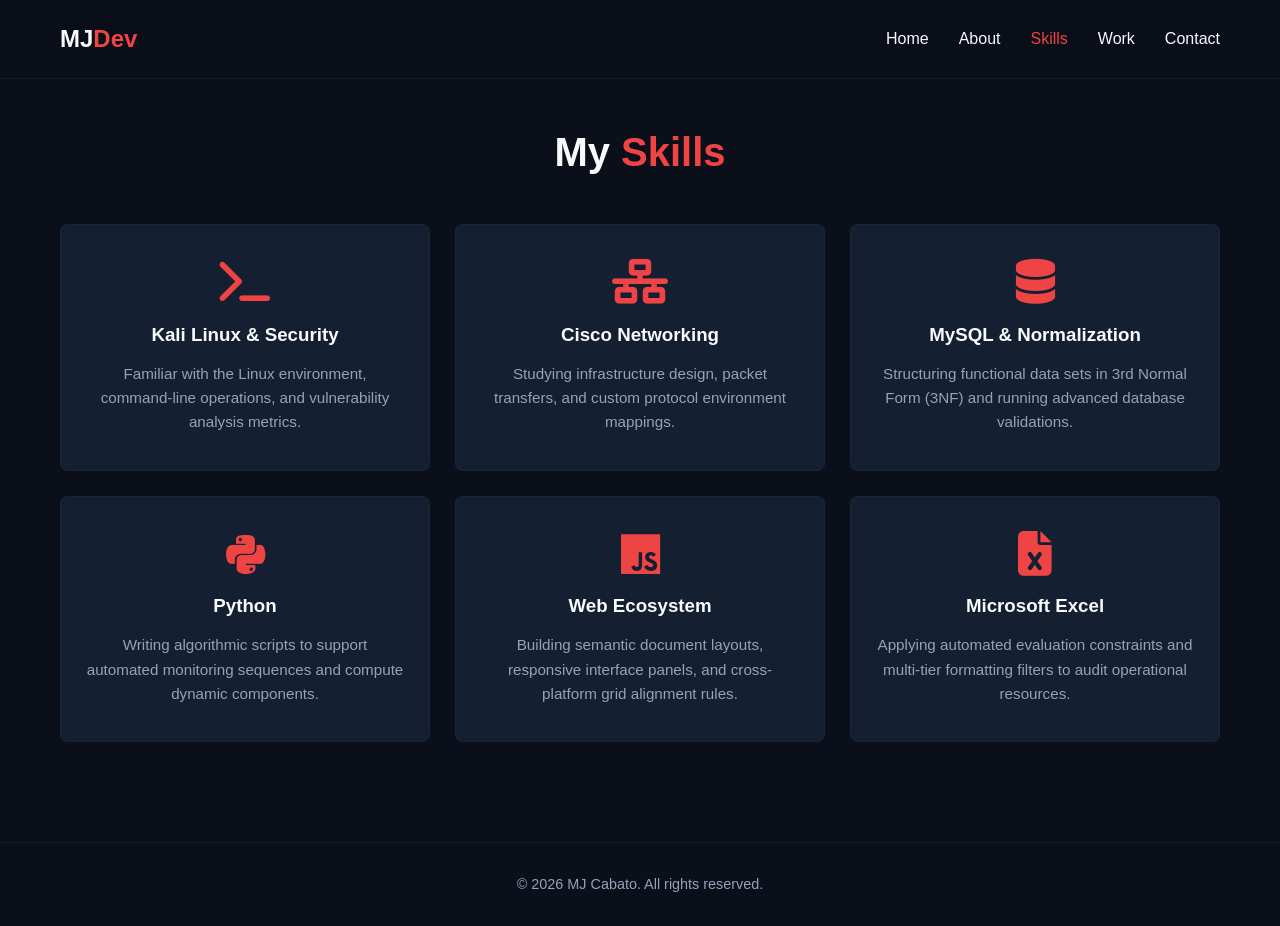
==== Portfolio/skills.html @ 56798eb5 "done portfolio assessment" ====
<!DOCTYPE html>
<html lang="en">
<head>
    <meta charset="UTF-8">
    <meta name="viewport" content="width=device-width, initial-scale=1.0">
    <title>My Skills | MJ Cabato</title>
    <link rel="stylesheet" href="https://cdnjs.cloudflare.com/ajax/libs/font-awesome/6.4.0/css/all.min.css">
    <link rel="stylesheet" href="style.css">
</head>
<body>

    <header>
        <nav class="navbar">
            <div class="logo">MJ<span>Dev</span></div>
            <ul class="nav-links">
                <li><a href="index.html">Home</a></li>
                <li><a href="about.html">About</a></li>
                <li><a href="skills.html" class="active">Skills</a></li>
                <li><a href="work.html">Work</a></li>
                <li><a href="contact.html">Contact</a></li>
            </ul>
        </nav>
    </header>

    <section class="page-container">
        <h2 class="section-title">My <span>Skills</span></h2>
        <div class="skills-grid">
            <div class="skill-card"><i class="fas fa-terminal skill-icon"></i><h3>Kali Linux & Security</h3><p>Familiar with the Linux environment, command-line operations, and vulnerability analysis metrics.</p></div>
            <div class="skill-card"><i class="fas fa-network-wired skill-icon"></i><h3>Cisco Networking</h3><p>Studying infrastructure design, packet transfers, and custom protocol environment mappings.</p></div>
            <div class="skill-card"><i class="fas fa-database skill-icon"></i><h3>MySQL & Normalization</h3><p>Structuring functional data sets in 3rd Normal Form (3NF) and running advanced database validations.</p></div>
            <div class="skill-card"><i class="fab fa-python skill-icon"></i><h3>Python</h3><p>Writing algorithmic scripts to support automated monitoring sequences and compute dynamic components.</p></div>
            <div class="skill-card"><i class="fab fa-js skill-icon"></i><h3>Web Ecosystem</h3><p>Building semantic document layouts, responsive interface panels, and cross-platform grid alignment rules.</p></div>
            <div class="skill-card"><i class="fas fa-file-excel skill-icon"></i><h3>Microsoft Excel</h3><p>Applying automated evaluation constraints and multi-tier formatting filters to audit operational resources.</p></div>
        </div>
    </section>

    <footer>
        <p>&copy; 2026 MJ Cabato. All rights reserved.</p>
    </footer>

</body>
</html>
---- Portfolio/style.css ----
* {
    margin: 0;
    padding: 0;
    box-sizing: border-box;
    font-family: 'Segoe UI', Tahoma, sans-serif;
    scroll-behavior: smooth;
}

:root {
    --bg-color: #0b0f19;
    --card-bg: #151f32;
    --primary-color: #ef4444;
    --text-main: #f8fafc;
    --text-muted: #94a3b8;
    --transition: all 0.3s ease;
}

body {
    background-color: var(--bg-color);
    color: var(--text-main);
    line-height: 1.6;
}

/* --- Shared Layout Containers --- */
.page-container {
    max-width: 1200px;
    margin: 0 auto;
    padding: 120px 20px 60px 20px;
}

span {
    color: var(--primary-color);
}

.section-title {
    text-align: center;
    font-size: 2.5rem;
    margin-bottom: 40px;
}

/* --- Navigation Module --- */
header {
    position: fixed;
    top: 0;
    width: 100%;
    background: rgba(11, 15, 25, 0.9);
    backdrop-filter: blur(10px);
    z-index: 1000;
    border-bottom: 1px solid rgba(255, 255, 255, 0.05);
}

.navbar {
    display: flex;
    justify-content: space-between;
    align-items: center;
    max-width: 1200px;
    margin: 0 auto;
    padding: 20px;
}

.logo {
    font-size: 1.5rem;
    font-weight: 700;
}

.nav-links {
    display: flex;
    list-style: none;
    gap: 30px;
}

.nav-links a {
    color: var(--text-main);
    text-decoration: none;
    font-weight: 500;
    transition: var(--transition);
}

.nav-links a:hover, 
.nav-links a.active {
    color: var(--primary-color);
}

/* --- Hero Layout --- */
.hero-section {
    height: 100vh;
    display: flex;
    align-items: center;
    justify-content: center;
    text-align: center;
    padding: 0 20px;
    background: radial-gradient(circle at center, #151f32 0%, #0b0f19 100%);
}

.hero-content h3 {
    font-size: 1.3rem;
    color: var(--primary-color);
    margin-bottom: 10px;
}

.hero-content h1 {
    font-size: 3.8rem;
    margin-bottom: 20px;
}

.hero-content p {
    max-width: 650px;
    margin: 0 auto 40px;
    color: var(--text-muted);
}

/* --- Buttons --- */
.btn {
    display: inline-block;
    padding: 12px 30px;
    border-radius: 6px;
    text-decoration: none;
    font-weight: 600;
    transition: var(--transition);
}

.primary-btn {
    background-color: var(--primary-color);
    color: #0b0f19;
    border: 2px solid var(--primary-color);
    margin-right: 15px;
}

.primary-btn:hover {
    background-color: transparent;
    color: var(--primary-color);
}

.secondary-btn {
    background-color: transparent;
    color: var(--text-main);
    border: 2px solid var(--text-muted);
}

.secondary-btn:hover {
    border-color: var(--primary-color);
    color: var(--primary-color);
}

/* --- About View --- */
.about-layout {
    display: flex;
    align-items: flex-start;
    justify-content: center;
    gap: 40px;
    max-width: 900px;
    margin: 40px auto 0 auto;
}

.about-img-container {
    width: 160px;
    height: 160px;
    flex-shrink: 0;
    border-radius: 50%;
    overflow: hidden;
    box-shadow: 0 4px 15px rgba(0,0,0,0.4);
}

.about-profile-img {
    width: 100%;
    height: 100%;
    object-fit: cover;
}

.about-text {
    flex: 1;
    color: #ffffff;
}

.about-text p {
    margin-bottom: 20px;
}

/* --- Framework Grids --- */
.skills-grid, 
.projects-grid {
    display: grid;
    gap: 25px;
    margin-top: 20px;
}

.skills-grid {
    grid-template-columns: repeat(auto-fit, minmax(280px, 1fr));
}

.projects-grid {
    grid-template-columns: repeat(auto-fit, minmax(320px, 1fr));
}

/* --- Cards Template --- */
.skill-card, 
.project-card {
    background-color: var(--card-bg);
    border-radius: 8px;
    border: 1px solid rgba(255, 255, 255, 0.03);
    transition: var(--transition);
}

.skill-card {
    padding: 35px 25px;
    text-align: center;
}

.skill-card:hover {
    transform: translateY(-5px);
    border-color: rgba(239, 68, 68, 0.2);
}

.skill-icon {
    font-size: 2.8rem;
    color: var(--primary-color);
    margin-bottom: 15px;
}

.skill-card h3, 
.project-info h3 {
    margin-bottom: 12px;
}

.skill-card p, 
.project-info p {
    color: var(--text-muted);
    font-size: 0.95rem;
}

/* --- Projects Module --- */
.project-card:hover {
    transform: translateY(-3px);
    box-shadow: 0 8px 20px rgba(0,0,0,0.3);
}

.project-info {
    padding: 25px;
}

.project-info p {
    margin-bottom: 15px;
    min-height: 75px;
}

.project-tech {
    margin-bottom: 20px;
}

.tech-tag {
    background: rgba(239, 68, 68, 0.08);
    color: var(--primary-color);
    padding: 3px 8px;
    border-radius: 4px;
    font-size: 0.75rem;
    font-weight: 600;
    margin-right: 6px;
    display: inline-block;
}

.proj-link {
    color: var(--text-main);
    text-decoration: none;
    font-size: 0.9rem;
    font-weight: 600;
}

.proj-link:hover {
    color: var(--primary-color);
}

/* --- Contact & Forms --- */
.contact-container {
    max-width: 550px;
    margin: 0 auto;
}

.form-group {
    margin-bottom: 15px;
}

.form-group input, 
.form-group textarea {
    width: 100%;
    padding: 14px;
    background-color: var(--card-bg);
    border: 1px solid rgba(255, 255, 255, 0.08);
    border-radius: 6px;
    color: var(--text-main);
    outline: none;
    transition: var(--transition);
}

.form-group input:focus, 
.form-group textarea:focus {
    border-color: var(--primary-color);
}

.contact-container .btn {
    width: 100%;
    cursor: pointer;
}

.social-links {
    text-align: center;
    margin-top: 25px;
}

.social-links a {
    color: var(--text-muted);
    text-decoration: none;
    transition: var(--transition);
}

.social-links a:hover {
    color: var(--primary-color);
}

/* --- Footer Module --- */
footer {
    text-align: center;
    padding: 30px 20px;
    margin-top: 40px;
    border-top: 1px solid rgba(255, 255, 255, 0.05);
}

footer p {
    color: var(--text-muted);
    font-size: 0.9rem;
}

/* --- Responsive Views --- */
@media (max-width: 768px) {
    .nav-links { display: none; }
    .hero-content h1 { font-size: 2.5rem; }
    .about-layout { flex-direction: column; align-items: center; text-align: center; }
}
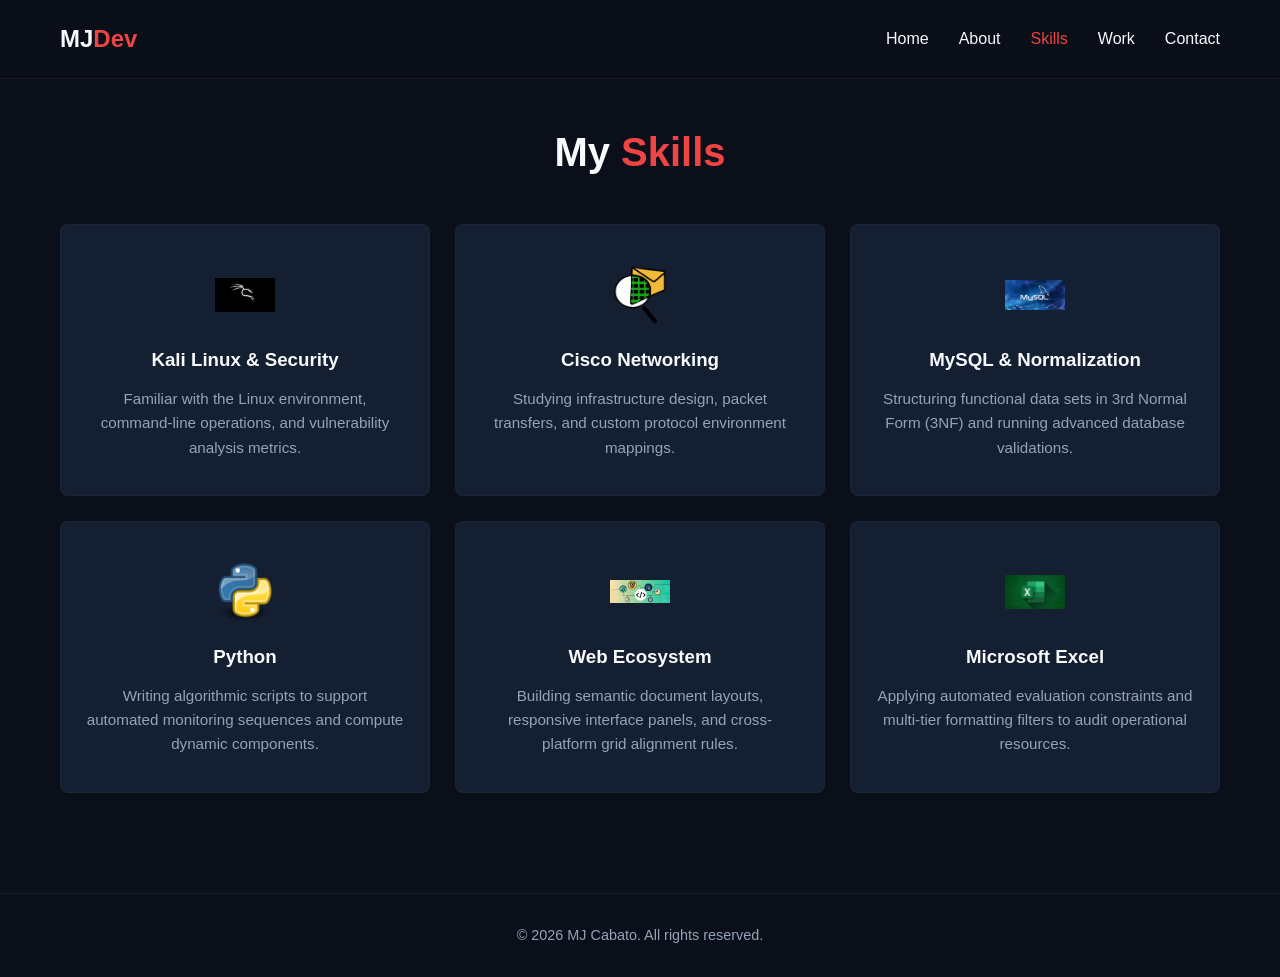
==== commit 15fa10be: "Add files via upload" ====
--- a/Portfolio/skills.html
+++ b/Portfolio/skills.html
@@ -4,7 +4,6 @@
     <meta charset="UTF-8">
     <meta name="viewport" content="width=device-width, initial-scale=1.0">
     <title>My Skills | MJ Cabato</title>
-    <link rel="stylesheet" href="https://cdnjs.cloudflare.com/ajax/libs/font-awesome/6.4.0/css/all.min.css">
     <link rel="stylesheet" href="style.css">
 </head>
 <body>
@@ -22,17 +21,67 @@
         </nav>
     </header>
 
-    <section class="page-container">
+    <main class="page-container">
         <h2 class="section-title">My <span>Skills</span></h2>
+
         <div class="skills-grid">
-            <div class="skill-card"><i class="fas fa-terminal skill-icon"></i><h3>Kali Linux & Security</h3><p>Familiar with the Linux environment, command-line operations, and vulnerability analysis metrics.</p></div>
-            <div class="skill-card"><i class="fas fa-network-wired skill-icon"></i><h3>Cisco Networking</h3><p>Studying infrastructure design, packet transfers, and custom protocol environment mappings.</p></div>
-            <div class="skill-card"><i class="fas fa-database skill-icon"></i><h3>MySQL & Normalization</h3><p>Structuring functional data sets in 3rd Normal Form (3NF) and running advanced database validations.</p></div>
-            <div class="skill-card"><i class="fab fa-python skill-icon"></i><h3>Python</h3><p>Writing algorithmic scripts to support automated monitoring sequences and compute dynamic components.</p></div>
-            <div class="skill-card"><i class="fab fa-js skill-icon"></i><h3>Web Ecosystem</h3><p>Building semantic document layouts, responsive interface panels, and cross-platform grid alignment rules.</p></div>
-            <div class="skill-card"><i class="fas fa-file-excel skill-icon"></i><h3>Microsoft Excel</h3><p>Applying automated evaluation constraints and multi-tier formatting filters to audit operational resources.</p></div>
+            
+            <!-- Skill 1: Kali Linux -->
+            <div class="skill-card">
+                <div class="skill-icon-wrapper">
+                    <img src="linux.png" alt="Kali Linux" class="app-screenshot-img">
+                </div>
+                <h3>Kali Linux & Security</h3>
+                <p>Familiar with the Linux environment, command-line operations, and vulnerability analysis metrics.</p>
+            </div>
+
+            <!-- Skill 2: Cisco Networking -->
+            <div class="skill-card">
+                <div class="skill-icon-wrapper">
+                    <img src="cisco.png" alt="Cisco" class="app-screenshot-img">
+                </div>
+                <h3>Cisco Networking</h3>
+                <p>Studying infrastructure design, packet transfers, and custom protocol environment mappings.</p>
+            </div>
+
+            <!-- Skill 3: MySQL -->
+            <div class="skill-card">
+                <div class="skill-icon-wrapper">
+                    <img src="mysql.png" alt="MySQL" class="app-screenshot-img">
+                </div>
+                <h3>MySQL & Normalization</h3>
+                <p>Structuring functional data sets in 3rd Normal Form (3NF) and running advanced database validations.</p>
+            </div>
+
+            <!-- Skill 4: Python -->
+            <div class="skill-card">
+                <div class="skill-icon-wrapper">
+                    <img src="python.png" alt="Python" class="app-screenshot-img">
+                </div>
+                <h3>Python</h3>
+                <p>Writing algorithmic scripts to support automated monitoring sequences and compute dynamic components.</p>
+            </div>
+
+            <!-- Skill 5: Web Ecosystem -->
+            <div class="skill-card">
+                <div class="skill-icon-wrapper">
+                    <img src="web.png" alt="Web Ecosystem" class="app-screenshot-img">
+                </div>
+                <h3>Web Ecosystem</h3>
+                <p>Building semantic document layouts, responsive interface panels, and cross-platform grid alignment rules.</p>
+            </div>
+
+            <!-- Skill 6: Microsoft Excel -->
+            <div class="skill-card">
+                <div class="skill-icon-wrapper">
+                    <img src="excel.png" alt="Excel" class="app-screenshot-img">
+                </div>
+                <h3>Microsoft Excel</h3>
+                <p>Applying automated evaluation constraints and multi-tier formatting filters to audit operational resources.</p>
+            </div>
+
         </div>
-    </section>
+    </main>
 
     <footer>
         <p>&copy; 2026 MJ Cabato. All rights reserved.</p>
--- a/Portfolio/style.css
+++ b/Portfolio/style.css
@@ -334,4 +334,65 @@
     .nav-links { display: none; }
     .hero-content h1 { font-size: 2.5rem; }
     .about-layout { flex-direction: column; align-items: center; text-align: center; }
-}+}
+/* --- Video Background Styling --- */
+.hero-section {
+    position: relative;
+    overflow: hidden;
+}
+
+.hero-bg-video {
+    position: absolute;
+    top: 50%;
+    left: 50%;
+    min-width: 100%;
+    min-height: 100%;
+    width: auto;
+    height: auto;
+    z-index: 1;
+    transform: translate(-50%, -50%);
+    object-fit: cover;
+}
+
+.hero-overlay {
+    position: absolute;
+    top: 0;
+    left: 0;
+    width: 100%;
+    height: 100%;
+    background: rgba(11, 15, 25, 0.75); 
+    z-index: 2;
+}
+
+.hero-content {
+    position: relative;
+    z-index: 3; 
+}
+
+.project-img {
+    width: 100%;
+    height: 180px;
+    object-fit: cover;
+    border-top-left-radius: 8px;
+    border-top-right-radius: 8px;
+    border-bottom: 1px solid rgba(255, 255, 255, 0.05);
+}
+
+.skill-icon-wrapper {
+    display: flex;
+    justify-content: center;
+    align-items: center;
+    height: 70px;          
+    margin-bottom: 15px;  
+    width: 100%;           
+    overflow: hidden;
+}
+
+.app-screenshot-img {
+    max-width: 60px;       
+    max-height: 60px;   
+    width: auto;          
+    height: auto;       
+    object-fit: contain;  
+    display: block;
+}
